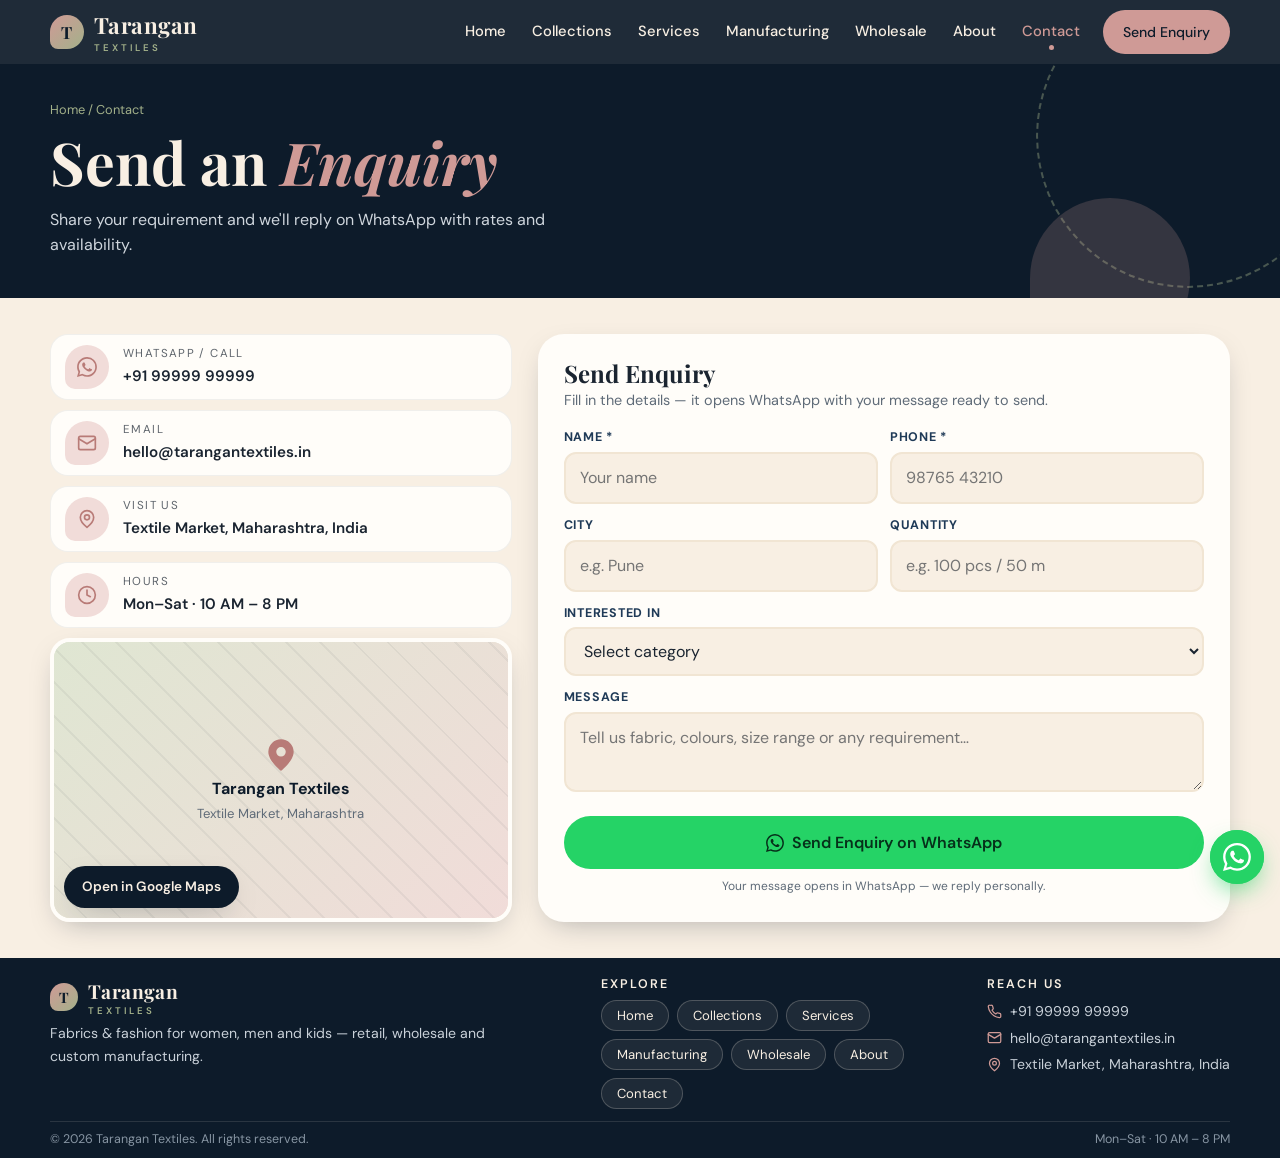
==== contact.html @ 18beb22b "Textile multipages website." ====
<!doctype html>
<html lang="en"><head>
<meta charset="utf-8"><meta name="viewport" content="width=device-width,initial-scale=1">
<title>Contact & Enquiry — Tarangan Textiles</title><meta name="description" content="Send an enquiry to Tarangan Textiles — it opens directly in WhatsApp.">
<meta name="theme-color" content="#0D1B2A">
<link rel="icon" href="data:image/svg+xml,%3Csvg xmlns='http://www.w3.org/2000/svg' viewBox='0 0 100 100'%3E%3Crect width='100' height='100' rx='30' fill='%230D1B2A'/%3E%3Ctext x='50' y='68' font-size='56' text-anchor='middle' fill='%23CF9A96' font-family='serif'%3ET%3C/text%3E%3C/svg%3E">
<link rel="preconnect" href="https://fonts.googleapis.com"><link rel="preconnect" href="https://fonts.gstatic.com" crossorigin>
<link href="https://fonts.googleapis.com/css2?family=DM+Sans:wght@400;500;600;700&family=Playfair+Display:ital,wght@0,600;0,700;1,600&display=swap" rel="stylesheet">
<link rel="stylesheet" href="css/style.css">
</head><body>
<header class="hdr"><div class="wrap">
<a class="logo" href="index.html" aria-label="Tarangan Textiles home"><i>T</i><span>Tarangan<small>Textiles</small></span></a>
<button class="burger" aria-label="Menu"><span></span></button>
<nav class="nav"><a href="index.html">Home</a><a href="collections.html">Collections</a><a href="services.html">Services</a><a href="manufacturing.html">Manufacturing</a><a href="wholesale.html">Wholesale</a><a href="about.html">About</a><a href="contact.html" class=on>Contact</a><a class="btn btn-rose" href="contact.html">Send Enquiry</a></nav>
</div></header>
<section class="banner"><div class="wrap"><div class="crumb"><a href="index.html">Home</a> / Contact</div><h1 class="rv">Send an <em>Enquiry</em></h1><p class="rv">Share your requirement and we'll reply on WhatsApp with rates and availability.</p></div></section>
<section class="sec tight"><div class="wrap cwrap">
<div class="info"><div class="ic-row rv"><i><svg viewBox="0 0 24 24" fill="currentColor"><path d="M20.5 3.5A11.8 11.8 0 0 0 12 0C5.4 0 .1 5.3.1 11.9c0 2.1.6 4.2 1.6 6L0 24l6.3-1.7a12 12 0 0 0 5.7 1.5c6.6 0 11.9-5.3 11.9-11.9 0-3.2-1.2-6.2-3.4-8.4zM12 21.8c-1.8 0-3.6-.5-5.100-1.400l-.4-.2-3.700 1 1-3.600-.2-.4a9.900 9.900 0 0 1-1.500-5.300c0-5.500 4.400-9.900 9.900-9.900 2.600 0 5.100 1 7 2.900a9.800 9.800 0 0 1 2.900 7c0 5.500-4.500 9.900-9.900 9.900zm5.400-7.400c-.3-.1-1.800-.9-2-1-.3-.1-.5-.1-.7.1l-.9 1.100c-.2.200-.3.200-.6.100-1.700-.8-2.800-1.500-3.900-3.400-.3-.5.300-.5.900-1.600.1-.2 0-.4 0-.5l-.9-2.100c-.2-.6-.5-.5-.7-.5h-.6c-.2 0-.5.1-.8.400-.3.300-1 1-1 2.400s1 2.800 1.200 3c.1.200 2 3.100 4.900 4.300 1.800.8 2.500.9 3.400.7.600-.1 1.800-.7 2-1.400.3-.7.3-1.300.2-1.400-.1-.2-.3-.2-.6-.4z"/></svg></i><div><small>WhatsApp / Call</small><b>+91 99999 99999</b></div></div><div class="ic-row rv"><i><svg viewBox="0 0 24 24" fill="none" stroke="currentColor" stroke-width="2" stroke-linecap="round" stroke-linejoin="round"><rect x="2" y="4" width="20" height="16" rx="2"/><path d="m22 7-10 6L2 7"/></svg></i><div><small>Email</small><b>hello@tarangantextiles.in</b></div></div><div class="ic-row rv"><i><svg viewBox="0 0 24 24" fill="none" stroke="currentColor" stroke-width="2" stroke-linecap="round" stroke-linejoin="round"><path d="M20 10c0 6-8 12-8 12S4 16 4 10a8 8 0 0 1 16 0z"/><circle cx="12" cy="10" r="3"/></svg></i><div><small>Visit us</small><b>Textile Market, Maharashtra, India</b></div></div><div class="ic-row rv"><i><svg viewBox="0 0 24 24" fill="none" stroke="currentColor" stroke-width="2" stroke-linecap="round" stroke-linejoin="round"><circle cx="12" cy="12" r="10"/><path d="M12 6v6l4 2"/></svg></i><div><small>Hours</small><b>Mon–Sat · 10 AM – 8 PM</b></div></div>
<div class="map rv"><div class="mfb"><svg viewBox="0 0 24 24" fill="currentColor"><path d="M12 2a8 8 0 0 0-8 8c0 6 8 12 8 12s8-6 8-12a8 8 0 0 0-8-8zm0 11a3 3 0 1 1 0-6 3 3 0 0 1 0 6z"/></svg><b>Tarangan Textiles</b><span>Textile Market, Maharashtra</span></div><iframe title="Tarangan Textiles location" src="https://www.google.com/maps?q=Textile+Market+Maharashtra+India&amp;output=embed" loading="lazy" referrerpolicy="no-referrer-when-downgrade"></iframe><a class="mbtn btn btn-navy btn-sm" href="https://www.google.com/maps/search/?api=1&amp;query=Textile+Market+Maharashtra+India" target="_blank" rel="noopener">Open in Google Maps</a></div></div>
<form class="form enq rv" novalidate><h3>Send Enquiry</h3><p>Fill in the details — it opens WhatsApp with your message ready to send.</p>
<div class="fg">
<div><label for="n">Name *</label><input id="n" name="name" required placeholder="Your name" autocomplete="name"></div>
<div><label for="p">Phone *</label><input id="p" name="phone" required placeholder="98765 43210" inputmode="tel" autocomplete="tel"></div>
<div><label for="c">City</label><input id="c" name="city" placeholder="e.g. Pune"></div>
<div><label for="q">Quantity</label><input id="q" name="qty" placeholder="e.g. 100 pcs / 50 m"></div>
<div class="full"><label for="pr">Interested in</label><select id="pr" name="product"><option value="">Select category</option><option>Women's Ethnic Wear</option><option>Bridal &amp; Designer</option><option>Men's Wear</option><option>Kids' Wear</option><option>Fabrics (by metre / bulk)</option><option>Custom Manufacturing</option><option>Wholesale / Bulk Order</option><option>Other</option></select></div>
<div class="full"><label for="m">Message</label><textarea id="m" name="msg" placeholder="Tell us fabric, colours, size range or any requirement…"></textarea></div>
</div>
<button class="btn btn-wa" type="submit"><svg viewBox="0 0 24 24" fill="currentColor"><path d="M20.5 3.5A11.8 11.8 0 0 0 12 0C5.4 0 .1 5.3.1 11.9c0 2.1.6 4.2 1.6 6L0 24l6.3-1.7a12 12 0 0 0 5.7 1.5c6.6 0 11.9-5.3 11.9-11.9 0-3.2-1.2-6.2-3.4-8.4zM12 21.8c-1.8 0-3.6-.5-5.100-1.400l-.4-.2-3.700 1 1-3.600-.2-.4a9.900 9.900 0 0 1-1.500-5.300c0-5.500 4.400-9.900 9.900-9.900 2.600 0 5.100 1 7 2.900a9.800 9.800 0 0 1 2.900 7c0 5.500-4.500 9.900-9.900 9.900zm5.400-7.400c-.3-.1-1.800-.9-2-1-.3-.1-.5-.1-.7.1l-.9 1.100c-.2.200-.3.200-.6.100-1.700-.8-2.800-1.500-3.900-3.400-.3-.5.300-.5.900-1.600.1-.2 0-.4 0-.5l-.9-2.100c-.2-.6-.5-.5-.7-.5h-.6c-.2 0-.5.1-.8.400-.3.300-1 1-1 2.400s1 2.800 1.200 3c.1.200 2 3.100 4.900 4.300 1.800.8 2.500.9 3.400.7.600-.1 1.800-.7 2-1.400.3-.7.3-1.300.2-1.400-.1-.2-.3-.2-.6-.4z"/></svg>Send Enquiry on WhatsApp</button>
<div class="note">Your message opens in WhatsApp — we reply personally.</div></form>
</div></section>

<footer class="ftr"><div class="wrap">
<div class="row">
<div><a class="logo" href="index.html"><i>T</i><span>Tarangan<small>Textiles</small></span></a><p>Fabrics &amp; fashion for women, men and kids — retail, wholesale and custom manufacturing.</p></div>
<div><h4>Explore</h4><div class="links"><a href="index.html">Home</a><a href="collections.html">Collections</a><a href="services.html">Services</a><a href="manufacturing.html">Manufacturing</a><a href="wholesale.html">Wholesale</a><a href="about.html">About</a><a href="contact.html">Contact</a></div></div>
<div><h4>Reach us</h4><ul class="ct"><li><svg viewBox="0 0 24 24" fill="none" stroke="currentColor" stroke-width="2" stroke-linecap="round" stroke-linejoin="round"><path d="M22 16.9v3a2 2 0 0 1-2.200 2 19.800 19.800 0 0 1-8.600-3.100 19.500 19.500 0 0 1-6-6A19.800 19.800 0 0 1 2.100 4.200 2 2 0 0 1 4.100 2h3a2 2 0 0 1 2 1.700c.1 1 .4 1.900.7 2.800a2 2 0 0 1-.5 2.100L8.100 9.900a16 16 0 0 0 6 6l1.300-1.300a2 2 0 0 1 2.100-.4c.9.3 1.800.6 2.800.7a2 2 0 0 1 1.700 2z"/></svg>+91 99999 99999</li><li><svg viewBox="0 0 24 24" fill="none" stroke="currentColor" stroke-width="2" stroke-linecap="round" stroke-linejoin="round"><rect x="2" y="4" width="20" height="16" rx="2"/><path d="m22 7-10 6L2 7"/></svg>hello@tarangantextiles.in</li><li><svg viewBox="0 0 24 24" fill="none" stroke="currentColor" stroke-width="2" stroke-linecap="round" stroke-linejoin="round"><path d="M20 10c0 6-8 12-8 12S4 16 4 10a8 8 0 0 1 16 0z"/><circle cx="12" cy="10" r="3"/></svg>Textile Market, Maharashtra, India</li></ul></div>
</div>
<div class="bar"><span>© 2026 Tarangan Textiles. All rights reserved.</span><span>Mon–Sat · 10 AM – 8 PM</span></div>
</div></footer>
<a class="fab" href="#" target="_blank" rel="noopener" aria-label="Chat on WhatsApp"><svg viewBox="0 0 24 24" fill="currentColor"><path d="M20.5 3.5A11.8 11.8 0 0 0 12 0C5.4 0 .1 5.3.1 11.9c0 2.1.6 4.2 1.6 6L0 24l6.3-1.7a12 12 0 0 0 5.7 1.5c6.6 0 11.9-5.3 11.9-11.9 0-3.2-1.2-6.2-3.4-8.4zM12 21.8c-1.8 0-3.6-.5-5.100-1.400l-.4-.2-3.700 1 1-3.600-.2-.4a9.900 9.900 0 0 1-1.500-5.300c0-5.500 4.400-9.900 9.900-9.900 2.600 0 5.100 1 7 2.900a9.800 9.800 0 0 1 2.900 7c0 5.500-4.500 9.900-9.900 9.900zm5.400-7.400c-.3-.1-1.800-.9-2-1-.3-.1-.5-.1-.7.1l-.9 1.100c-.2.200-.3.200-.6.100-1.700-.8-2.800-1.500-3.900-3.400-.3-.5.300-.5.900-1.600.1-.2 0-.4 0-.5l-.9-2.100c-.2-.6-.5-.5-.7-.5h-.6c-.2 0-.5.1-.8.400-.3.300-1 1-1 2.400s1 2.800 1.200 3c.1.200 2 3.100 4.900 4.300 1.800.8 2.500.9 3.400.7.600-.1 1.800-.7 2-1.400.3-.7.3-1.300.2-1.400-.1-.2-.3-.2-.6-.4z"/></svg></a>
<div class="toast" role="status"></div>
<script src="js/main.js"></script>
</body></html>
---- css/style.css ----
/* ===== Sutra Textiles — theme: Midnight Navy · Sage Green · Dusty Rose · Soft Cream ===== */
:root{
  --navy:#0D1B2A; --navy-2:#162a40; --navy-3:#1f3a57;
  --sage:#A3B18A; --sage-d:#7f9066; --sage-l:#dfe6d2;
  --rose:#CF9A96; --rose-d:#b87b77; --rose-l:#f1dcd9;
  --cream:#F8EFE3; --cream-2:#f1e5d3; --white:#fffdf9;
  --ink:#1a2430; --muted:#5f6b78;
  --r:20px; --shadow:0 10px 30px -12px rgba(13,27,42,.35);
  --head:'Playfair Display',Georgia,serif; --body:'DM Sans',system-ui,sans-serif;
  --hh:64px;
}
*{box-sizing:border-box;margin:0;padding:0}
html{scroll-behavior:smooth;scroll-padding-top:var(--hh)}
body{font-family:var(--body);color:var(--ink);background:var(--cream);line-height:1.6;font-size:16px;overflow-x:hidden}
img{max-width:100%;display:block}
a{color:inherit;text-decoration:none}
ul{list-style:none}
.wrap{width:min(1180px,100% - 32px);margin-inline:auto}
h1,h2,h3{font-family:var(--head);line-height:1.15;font-weight:700}
h1{font-size:clamp(2.2rem,5vw,3.7rem)}
h2{font-size:clamp(1.6rem,3.2vw,2.4rem)}
h3{font-size:1.2rem}
em{font-style:italic;color:var(--rose)}
.sec{padding:52px 0}
.sec.tight{padding:36px 0}
.sec.navy{background:var(--navy);color:var(--cream)}
.sec.sage{background:var(--sage-l)}
.head{max-width:640px;margin-bottom:28px}
.head.center{margin-inline:auto;text-align:center}
.eyebrow{display:inline-flex;align-items:center;gap:8px;font-size:.72rem;letter-spacing:.18em;text-transform:uppercase;font-weight:700;color:var(--rose-d);margin-bottom:8px}
.eyebrow::before{content:"";width:22px;height:2px;background:currentColor;border-radius:2px}
.navy .eyebrow{color:var(--rose)}
.head p{color:var(--muted);margin-top:8px}
.navy .head p{color:#c9d1d9}

/* ===== Buttons ===== */
.btn{display:inline-flex;align-items:center;gap:8px;padding:12px 24px;border-radius:999px;font-weight:600;font-size:.95rem;border:2px solid transparent;cursor:pointer;transition:.3s;font-family:inherit;position:relative;overflow:hidden}
.btn svg{width:18px;height:18px;flex:none}
.btn-rose{background:var(--rose);color:var(--navy)}
.btn-rose:hover{background:var(--cream);transform:translateY(-3px);box-shadow:0 10px 22px -8px rgba(207,154,150,.7)}
.btn-wa{background:#25D366;color:#06301a}
.btn-wa:hover{transform:translateY(-3px);box-shadow:0 10px 22px -8px rgba(37,211,102,.7)}
.btn-ghost{border-color:currentColor;color:inherit;background:transparent}
.btn-ghost:hover{background:var(--cream);color:var(--navy);border-color:var(--cream)}
.btn-navy{background:var(--navy);color:var(--cream)}
.btn-navy:hover{background:var(--navy-3);transform:translateY(-3px)}
.btn-sm{padding:8px 16px;font-size:.85rem}

/* ===== Header (sticky) ===== */
.hdr{position:sticky;top:0;z-index:50;height:var(--hh);background:rgba(13,27,42,.92);backdrop-filter:blur(12px);-webkit-backdrop-filter:blur(12px);color:var(--cream);transition:box-shadow .3s,height .3s}
.hdr.scrolled{box-shadow:0 8px 24px -10px rgba(0,0,0,.5);--hh:58px;height:58px}
.hdr .wrap{height:100%;display:flex;align-items:center;justify-content:space-between;gap:16px}
.logo{display:flex;align-items:center;gap:10px;font-family:var(--head);font-size:1.4rem;font-weight:700;letter-spacing:.02em}
.logo i{width:34px;height:34px;border-radius:50% 50% 50% 8px;background:linear-gradient(135deg,var(--rose),var(--sage));display:grid;place-items:center;color:var(--navy);font-style:normal;font-size:1.05rem;transition:.4s}
.logo:hover i{transform:rotate(-12deg) scale(1.08)}
.logo small{font-family:var(--body);font-size:.6rem;letter-spacing:.3em;text-transform:uppercase;color:var(--sage);display:block;margin-top:-4px;font-weight:600}
.nav{display:flex;align-items:center;gap:4px}
.nav a{padding:8px 14px;border-radius:999px;font-size:.92rem;font-weight:500;position:relative;transition:.25s}
.nav a:hover{background:rgba(248,239,227,.1)}
.nav a.on{color:var(--rose)}
.nav a.on::after{content:"";position:absolute;left:50%;bottom:2px;width:5px;height:5px;margin-left:-2.5px;border-radius:50%;background:var(--rose)}
.nav .btn{margin-left:8px;padding:9px 18px;font-size:.88rem}
.burger{display:none;width:42px;height:42px;border-radius:12px;background:rgba(248,239,227,.1);border:0;cursor:pointer;position:relative;color:var(--cream)}
.burger span,.burger span::before,.burger span::after{position:absolute;left:11px;width:20px;height:2px;background:currentColor;border-radius:2px;transition:.3s;content:""}
.burger span{top:20px}.burger span::before{left:0;top:-6px}.burger span::after{left:0;top:6px}
.burger.open span{background:transparent}.burger.open span::before{top:0;transform:rotate(45deg)}.burger.open span::after{top:0;transform:rotate(-45deg)}

/* ===== Hero ===== */
.hero{background:var(--navy);color:var(--cream);position:relative;overflow:hidden;padding:36px 0 48px}
.hero::before,.hero::after{content:"";position:absolute;border-radius:50%;filter:blur(70px);opacity:.35;animation:drift 12s ease-in-out infinite alternate}
.hero::before{width:360px;height:360px;background:var(--sage);top:-120px;left:-100px}
.hero::after{width:320px;height:320px;background:var(--rose);bottom:-120px;right:20%;animation-delay:-5s}
@keyframes drift{to{transform:translate(50px,30px) scale(1.15)}}
.hero .wrap{display:grid;grid-template-columns:1.05fr .95fr;gap:32px;align-items:center;position:relative;z-index:1}
.hero p.lead{color:#cfd6dd;font-size:1.08rem;margin:14px 0 22px;max-width:520px}
.hero .cta{display:flex;flex-wrap:wrap;gap:12px}
.chips{display:flex;flex-wrap:wrap;gap:8px;margin-top:22px}
.chips span{padding:6px 14px;border:1px solid rgba(248,239,227,.25);border-radius:999px;font-size:.8rem;color:var(--sage);display:flex;align-items:center;gap:6px}
.chips span::before{content:"✦";color:var(--rose);font-size:.7rem}
.art{position:relative;height:460px;max-width:470px;margin-left:auto;width:100%}
.art .a{position:absolute;overflow:hidden;box-shadow:var(--shadow);background:var(--navy-2)}
.art .a img{width:100%;height:100%;object-fit:cover;transition:transform .8s}
.art .a:hover img{transform:scale(1.07)}
.art .a1{right:0;top:0;width:68%;height:100%;border-radius:999px 999px 24px 24px;animation:floaty 7s ease-in-out infinite}
.art .a2{left:0;bottom:26px;width:42%;height:48%;border-radius:999px 999px 20px 20px;border:5px solid var(--navy);animation:floaty 6s ease-in-out -2s infinite}
.art .a3{left:6%;top:6%;width:34%;aspect-ratio:1;border-radius:50% 50% 50% 8px;border:5px solid var(--navy);animation:floaty 8s ease-in-out -4s infinite}
@keyframes floaty{50%{transform:translateY(-12px)}}
.spin{position:absolute;right:-6px;bottom:6px;width:104px;height:104px;border-radius:50%;background:var(--rose);display:grid;place-items:center;color:var(--navy);z-index:3;box-shadow:var(--shadow)}
.spin svg.t{position:absolute;inset:0;animation:rot 16s linear infinite}
.spin svg.t text{font-size:10.5px;font-weight:700;letter-spacing:2.4px;fill:var(--navy);text-transform:uppercase}
.spin b{font-family:var(--head);font-size:1.5rem}
@keyframes rot{to{transform:rotate(360deg)}}

/* ===== Page banner (inner pages) ===== */
.banner{background:var(--navy);color:var(--cream);position:relative;overflow:hidden;padding:36px 0 40px}
.banner::before{content:"";position:absolute;right:-60px;top:-80px;width:300px;height:300px;border-radius:50%;border:2px dashed rgba(163,177,138,.4);animation:rot 40s linear infinite}
.banner::after{content:"";position:absolute;right:90px;bottom:-60px;width:160px;height:160px;border-radius:50% 50% 50% 12px;background:var(--rose);opacity:.2;animation:floaty 7s ease-in-out infinite}
.banner .wrap{position:relative;z-index:1}
.crumb{font-size:.8rem;color:var(--sage);margin-bottom:8px}
.crumb a:hover{color:var(--rose)}
.banner p{color:#cfd6dd;max-width:560px;margin-top:10px}

/* ===== Marquee ===== */
.marq{background:var(--sage);color:var(--navy);overflow:hidden;white-space:nowrap;padding:12px 0;font-family:var(--head);font-size:1.15rem;font-weight:600}
.marq div{display:inline-flex;gap:34px;animation:marq 28s linear infinite;padding-right:34px}
.marq span::after{content:"✦";margin-left:34px;color:var(--navy-3);font-size:.8rem}
.marq:hover div{animation-play-state:paused}
@keyframes marq{to{transform:translateX(-50%)}}

/* ===== Cards: collection (arch) ===== */
.grid{display:grid;gap:22px}
.g3{grid-template-columns:repeat(3,1fr)}
.g4{grid-template-columns:repeat(4,1fr)}
.g2{grid-template-columns:repeat(2,1fr)}
.pc{position:relative;background:var(--white);border-radius:var(--r);padding:10px 10px 16px;box-shadow:0 4px 18px -8px rgba(13,27,42,.25);transition:transform .45s cubic-bezier(.2,.8,.2,1),box-shadow .45s;transform-style:preserve-3d;display:flex;flex-direction:column}
.pc::before{content:"";position:absolute;inset:-2px;border-radius:calc(var(--r) + 2px);background:conic-gradient(from var(--ang,0deg),var(--rose),var(--sage),var(--navy-3),var(--rose));z-index:-1;opacity:0;transition:opacity .4s}
.pc:hover{transform:translateY(-10px);box-shadow:0 24px 40px -18px rgba(13,27,42,.5)}
.pc:hover::before{opacity:1;animation:ang 3s linear infinite}
@property --ang{syntax:'<angle>';inherits:false;initial-value:0deg}
@keyframes ang{to{--ang:360deg}}
.pc .ph{position:relative;aspect-ratio:4/5;overflow:hidden;border-radius:999px 999px 14px 14px;background:var(--cream-2)}
.pc .ph img{width:100%;height:100%;object-fit:cover;transition:transform .9s cubic-bezier(.2,.8,.2,1)}
.pc:hover .ph img{transform:scale(1.12) rotate(1.2deg)}
.pc .ph::after{content:"";position:absolute;inset:0;background:linear-gradient(to top,rgba(13,27,42,.75),transparent 55%);opacity:0;transition:.4s}
.pc:hover .ph::after{opacity:1}
.pc .tag{position:absolute;top:10px;left:50%;transform:translateX(-50%);white-space:nowrap;z-index:2;background:var(--rose);color:var(--navy);font-size:.68rem;font-weight:700;padding:4px 11px;border-radius:999px;letter-spacing:.05em;text-transform:uppercase}
.pc .go{position:absolute;left:50%;bottom:14px;z-index:2;transform:translate(-50%,24px);opacity:0;transition:.4s}
.pc:hover .go{transform:translate(-50%,0);opacity:1}
.pc .tx{padding:14px 8px 0;flex:1;display:flex;flex-direction:column}
.pc h3{margin-bottom:4px}
.pc p{font-size:.9rem;color:var(--muted);flex:1}
.pc .meta{display:flex;justify-content:space-between;align-items:center;margin-top:10px;font-size:.78rem;font-weight:700;color:var(--sage-d);text-transform:uppercase;letter-spacing:.08em}
.pc .meta a{color:var(--rose-d);display:flex;align-items:center;gap:4px;transition:.3s}
.pc .meta a:hover{gap:9px}
.pc .meta svg{width:14px;height:14px}
.pc.hide{display:none}
.pc.pop{animation:pop .5s both}
@keyframes pop{from{opacity:0;transform:scale(.92)}}

/* filter */
.filters{display:flex;flex-wrap:wrap;gap:8px;margin-bottom:24px}
.filters button{padding:9px 20px;border-radius:999px;border:2px solid var(--navy);background:transparent;color:var(--navy);font:600 .9rem var(--body);cursor:pointer;transition:.3s}
.filters button:hover{background:var(--rose-l)}
.filters button.on{background:var(--navy);color:var(--cream)}

/* ===== Feature cards ===== */
.fc{color:var(--ink);background:var(--white);border-radius:var(--r);padding:22px;position:relative;overflow:hidden;transition:.4s;border:1px solid rgba(13,27,42,.06);z-index:0}
.fc::before{content:"";position:absolute;inset:0;background:linear-gradient(135deg,var(--navy),var(--navy-3));transform:translateY(101%);transition:transform .5s cubic-bezier(.2,.8,.2,1);z-index:-1}
.fc:hover::before{transform:none}
.fc:hover{color:var(--cream);transform:translateY(-6px);box-shadow:var(--shadow)}
.fc:hover p{color:#cfd6dd}
.fc .ic{width:50px;height:50px;border-radius:50% 50% 50% 10px;background:var(--rose-l);color:var(--rose-d);display:grid;place-items:center;margin-bottom:12px;transition:.5s}
.fc:hover .ic{background:var(--rose);color:var(--navy);transform:rotate(360deg)}
.fc .ic svg{width:24px;height:24px}
.fc h3{margin-bottom:4px;font-size:1.1rem}
.fc p{font-size:.9rem;color:var(--muted);transition:.4s}

/* ===== Split blocks ===== */
.split{display:grid;grid-template-columns:1fr 1fr;gap:36px;align-items:center}
.split.rev>:first-child{order:2}
.shape{position:relative}
.shape .big{border-radius:999px 999px 28px 28px;overflow:hidden;aspect-ratio:4/5;max-width:420px;margin-inline:auto;box-shadow:var(--shadow)}
.shape .big img{width:100%;height:100%;object-fit:cover}
.shape .sm{position:absolute;width:38%;aspect-ratio:1;border-radius:50%;overflow:hidden;border:6px solid var(--cream);right:2%;bottom:-14px;box-shadow:var(--shadow);animation:floaty 6s ease-in-out infinite}
.sec.navy .shape .sm{border-color:var(--navy)}.sec.sage .shape .sm{border-color:var(--sage-l)}
.shape .sm img{width:100%;height:100%;object-fit:cover}
.ticks{display:grid;gap:10px;margin:14px 0 20px}
.ticks li{display:flex;gap:10px;align-items:flex-start;font-size:.97rem}
.ticks li::before{content:"✓";flex:none;width:22px;height:22px;border-radius:50%;background:var(--sage);color:var(--navy);font-size:.75rem;font-weight:700;display:grid;place-items:center;margin-top:2px}
.navy .ticks li::before{background:var(--rose)}

/* ===== Stats ===== */
.stats{display:grid;grid-template-columns:repeat(4,1fr);gap:14px}
.stat{text-align:center;padding:18px 10px;border-radius:var(--r);background:rgba(248,239,227,.06);border:1px solid rgba(248,239,227,.14);transition:.4s}
.stat:hover{background:var(--rose);color:var(--navy);transform:translateY(-5px)}
.stat b{display:block;font:700 2.2rem var(--head);color:var(--rose);transition:.3s}
.stat:hover b{color:var(--navy)}
.stat span{font-size:.85rem;color:#c9d1d9}.stat:hover span{color:var(--navy)}

/* ===== Process (manufacturing) ===== */
.steps{display:grid;grid-template-columns:repeat(3,1fr);gap:22px;counter-reset:s}
.step{position:relative;background:var(--white);border-radius:var(--r);overflow:hidden;box-shadow:0 4px 18px -8px rgba(13,27,42,.25);transition:.45s;counter-increment:s}
.step:hover{transform:translateY(-8px) rotate(-.6deg);box-shadow:0 22px 36px -16px rgba(13,27,42,.5)}
.step .im{height:190px;overflow:hidden;position:relative;clip-path:ellipse(100% 92% at 50% 8%)}
.step .im img{width:100%;height:100%;object-fit:cover;transition:transform .8s}
.step:hover .im img{transform:scale(1.1)}
.step .no{position:absolute;right:14px;top:150px;width:46px;height:46px;border-radius:50%;background:var(--navy);color:var(--rose);display:grid;place-items:center;font:700 1.1rem var(--head);border:3px solid var(--white);z-index:2}
.step .no::before{content:"0" counter(s)}
.step .tx{padding:14px 18px 20px}
.step h3{margin-bottom:4px}
.step p{font-size:.9rem;color:var(--muted)}

/* ===== Tier cards (flip-ish) ===== */
.tier{background:var(--navy);color:var(--cream);border-radius:var(--r);padding:26px 22px;position:relative;overflow:hidden;transition:.45s}
.tier::after{content:"";position:absolute;right:-40px;top:-40px;width:130px;height:130px;border-radius:50%;background:var(--rose);opacity:.18;transition:.6s}
.tier:hover::after{transform:scale(3.4);opacity:.14}
.tier:hover{transform:translateY(-8px);box-shadow:0 24px 40px -18px rgba(13,27,42,.6)}
.tier.alt{background:var(--sage);color:var(--navy)}
.tier.alt::after{background:var(--navy)}
.tier h3{font-size:1.3rem;margin:6px 0 8px}
.tier .k{font-size:.72rem;letter-spacing:.16em;text-transform:uppercase;font-weight:700;color:var(--rose)}
.tier.alt .k{color:var(--navy-3)}
.tier ul{margin:12px 0 18px;display:grid;gap:7px;font-size:.92rem;position:relative;z-index:1}
.tier li::before{content:"→ ";color:var(--rose)}.tier.alt li::before{color:var(--navy-3)}
.tier .btn{position:relative;z-index:1}

/* FAQ */
.faq{display:grid;gap:10px;max-width:820px;margin-inline:auto}
.faq details{background:var(--white);border-radius:16px;padding:0 20px;border:1px solid rgba(13,27,42,.08);transition:.3s}
.faq details[open]{box-shadow:var(--shadow);border-color:var(--rose)}
.faq summary{cursor:pointer;padding:14px 0;font-weight:600;list-style:none;display:flex;justify-content:space-between;gap:12px}
.faq summary::-webkit-details-marker{display:none}
.faq summary::after{content:"+";font-size:1.4rem;line-height:1;color:var(--rose-d);transition:.3s}
.faq details[open] summary::after{transform:rotate(45deg)}
.faq p{padding-bottom:14px;color:var(--muted);font-size:.93rem}

/* Photo strip */
.strip{display:grid;grid-template-columns:1.2fr 1fr 1fr 1.2fr;gap:14px;height:240px}
.strip div{overflow:hidden;position:relative;border-radius:var(--r);transition:flex .4s}
.strip div:nth-child(odd){border-radius:999px 999px var(--r) var(--r)}
.strip img{width:100%;height:100%;object-fit:cover;transition:transform .8s}
.strip div:hover img{transform:scale(1.1)}
.strip span{position:absolute;left:0;right:0;bottom:0;padding:22px 12px 10px;background:linear-gradient(transparent,rgba(13,27,42,.85));color:var(--cream);font-size:.85rem;font-weight:600;text-align:center;opacity:0;transform:translateY(10px);transition:.4s}
.strip div:hover span{opacity:1;transform:none}

/* CTA band */
.cta-band{background:linear-gradient(120deg,var(--navy),var(--navy-3));color:var(--cream);border-radius:28px;padding:30px 34px;display:flex;align-items:center;justify-content:space-between;gap:20px;flex-wrap:wrap;position:relative;overflow:hidden}
.cta-band::before{content:"";position:absolute;left:-40px;bottom:-60px;width:180px;height:180px;border-radius:50%;background:var(--rose);opacity:.25;animation:floaty 7s ease-in-out infinite}
.cta-band>*{position:relative}
.cta-band h2{font-size:clamp(1.4rem,3vw,2rem)}
.cta-band p{color:#cfd6dd}

/* ===== Contact / form ===== */
.cwrap{display:grid;grid-template-columns:.8fr 1.2fr;gap:26px;align-items:start}
.info{display:grid;gap:12px}
.ic-row{display:flex;gap:14px;align-items:center;background:var(--white);padding:14px 16px;border-radius:18px;transition:.35s;border:1px solid rgba(13,27,42,.06)}
.ic-row:hover{transform:translateX(8px);background:var(--navy);color:var(--cream)}
.ic-row i{flex:none;width:44px;height:44px;border-radius:50% 50% 50% 10px;background:var(--rose-l);color:var(--rose-d);display:grid;place-items:center;transition:.35s}
.ic-row:hover i{background:var(--rose);color:var(--navy)}
.ic-row svg{width:20px;height:20px}
.ic-row small{display:block;font-size:.72rem;text-transform:uppercase;letter-spacing:.12em;opacity:.7}
.ic-row b{font-weight:600;font-size:.95rem}
.form{background:var(--white);border-radius:26px;padding:26px;box-shadow:var(--shadow);position:relative}
.form h3{font-size:1.5rem;margin-bottom:2px}
.form>p{color:var(--muted);font-size:.9rem;margin-bottom:16px}
.fg{display:grid;grid-template-columns:1fr 1fr;gap:12px}
.fg .full{grid-column:1/-1}
.form label{display:block;font-size:.78rem;font-weight:700;letter-spacing:.06em;text-transform:uppercase;color:var(--navy-3);margin-bottom:4px}
.form input,.form select,.form textarea{width:100%;padding:11px 14px;border-radius:12px;border:2px solid var(--cream-2);background:var(--cream);font:inherit;color:var(--ink);transition:.25s}
.form input:focus,.form select:focus,.form textarea:focus{outline:0;border-color:var(--rose);background:#fff;box-shadow:0 0 0 4px rgba(207,154,150,.2)}
.form textarea{resize:vertical;min-height:80px}
.form .btn{width:100%;justify-content:center;margin-top:14px;padding:14px;font-size:1rem}
.form .note{font-size:.75rem;color:var(--muted);text-align:center;margin-top:8px}
.err{border-color:#d9534f!important}

/* ===== Footer (compact) ===== */
.ftr{background:var(--navy);color:#c9d1d9;padding:26px 0 0;font-size:.88rem}
.ftr .row{display:grid;grid-template-columns:1.3fr 1fr 1.2fr;gap:24px;align-items:start}
.ftr .logo{color:var(--cream);font-size:1.2rem;margin-bottom:6px}
.ftr .logo i{width:28px;height:28px;font-size:.9rem}
.ftr h4{color:var(--cream);font:600 .78rem var(--body);letter-spacing:.16em;text-transform:uppercase;margin-bottom:8px}
.ftr .links{display:grid;grid-template-columns:1fr 1fr;gap:4px 12px}
.ftr a{transition:.25s}.ftr a:hover{color:var(--rose);padding-left:3px}
.ftr .ct li{display:flex;gap:8px;align-items:center;margin-bottom:4px}
.ftr .ct svg{width:15px;height:15px;color:var(--rose);flex:none}
.ftr .bar{border-top:1px solid rgba(248,239,227,.12);margin-top:18px;padding:10px 0;display:flex;justify-content:space-between;gap:10px;flex-wrap:wrap;font-size:.78rem;color:#8795a3}

/* floating WhatsApp */
.fab{position:fixed;right:16px;bottom:16px;z-index:60;width:54px;height:54px;border-radius:50%;background:#25D366;color:#fff;display:grid;place-items:center;box-shadow:0 10px 24px -6px rgba(37,211,102,.7);transition:.3s}
.fab::before{content:"";position:absolute;inset:0;border-radius:50%;background:#25D366;animation:ping 2.2s ease-out infinite;z-index:-1}
.fab:hover{transform:scale(1.1) rotate(-8deg)}
.fab svg{width:28px;height:28px}
@keyframes ping{to{transform:scale(1.7);opacity:0}}

/* scroll reveal */
.rv{opacity:0;transform:translateY(28px);transition:opacity .8s ease,transform .8s cubic-bezier(.2,.8,.2,1);transition-delay:var(--d,0s)}
.rv.in{opacity:1;transform:none}
.toast{position:fixed;left:50%;bottom:24px;transform:translate(-50%,40px);background:var(--navy);color:var(--cream);padding:10px 20px;border-radius:999px;opacity:0;pointer-events:none;transition:.4s;z-index:90;font-size:.9rem}
.toast.show{opacity:1;transform:translate(-50%,0)}

/* ===== Responsive ===== */
@media(max-width:980px){
  .g4{grid-template-columns:repeat(2,1fr)}
  .g3{grid-template-columns:repeat(2,1fr)}
  .steps{grid-template-columns:repeat(2,1fr)}
  .hero .wrap,.split,.cwrap{grid-template-columns:1fr}
  .split.rev>:first-child{order:0}
  .art{margin:8px auto 0;height:400px}
  .stats{grid-template-columns:repeat(2,1fr)}
  .ftr .row{grid-template-columns:1fr 1fr}.ftr .row>:first-child{grid-column:1/-1}
}
@media(max-width:820px){
  .burger{display:block}
  .nav{position:absolute;top:100%;left:0;right:0;background:var(--navy);flex-direction:column;align-items:stretch;padding:10px 16px 16px;gap:2px;max-height:0;overflow:hidden;opacity:0;transition:.35s;padding-block:0;box-shadow:0 20px 30px -10px rgba(0,0,0,.5)}
  .nav.open{max-height:480px;opacity:1;padding-block:10px 16px}
  .nav a{padding:12px 14px}.nav a.on::after{display:none}
  .nav .btn{margin:8px 0 0;justify-content:center}
}
@media(max-width:600px){
  .sec{padding:38px 0}
  .g3,.g4,.g2,.steps{grid-template-columns:1fr 1fr;gap:12px}
  .pc{padding:7px 7px 12px}.pc .tx{padding:10px 4px 0}.pc h3{font-size:1rem}.pc p{font-size:.8rem}
  .pc .go{display:none}.pc .meta{font-size:.68rem}
  .steps{grid-template-columns:1fr}
  .g3.keep1,.g2.keep1{grid-template-columns:1fr}
  .strip{grid-template-columns:1fr 1fr;height:auto}.strip div{height:170px}
  .fg{grid-template-columns:1fr}
  .art{height:340px}.spin{width:84px;height:84px}
  .cta-band{padding:24px 20px}
  .ftr .row{grid-template-columns:1fr}
  .fab{right:12px;bottom:12px}
}
@media(hover:none){.pc .go{display:none}}
@media(prefers-reduced-motion:reduce){*{animation:none!important;transition:none!important}.rv{opacity:1;transform:none}}

/* ===== v2 tweaks ===== */
.pc .go{display:none!important}
.bgimg{position:relative;background:var(--navy) var(--bg) center/cover fixed;isolation:isolate}
.bgimg::before{content:"";position:absolute;inset:0;background:linear-gradient(180deg,rgba(13,27,42,.9),rgba(13,27,42,.78));z-index:-1}
.halfbg{position:relative;overflow:hidden;isolation:isolate;padding:64px 0}
.halfbg::after{content:"";position:absolute;top:0;right:0;bottom:0;width:52%;background:var(--bg) center/cover;z-index:-1;-webkit-mask-image:linear-gradient(to right,transparent,#000 45%);mask-image:linear-gradient(to right,transparent,#000 45%)}
.halftx{max-width:540px}
.ftr .row{grid-template-columns:auto auto auto;justify-content:space-between;gap:20px 40px}
.ftr .row>:first-child{max-width:300px}
.cwrap{align-items:stretch}
.info{display:flex;flex-direction:column;gap:12px}
.info .map{flex:1;min-height:230px;border-radius:20px;overflow:hidden;box-shadow:var(--shadow);border:4px solid var(--white);background:var(--cream-2)}
.map iframe{width:100%;height:100%;min-height:230px;border:0;display:block;filter:saturate(.85)}
.form{display:flex;flex-direction:column}
.form .fg{flex:1;align-content:start}
.form .btn{margin-top:16px}
@media(max-width:980px){
  .ftr .row{grid-template-columns:1fr 1fr}.ftr .row>:first-child{grid-column:1/-1;max-width:none}
  .halfbg::after{width:100%;opacity:.28;-webkit-mask-image:none;mask-image:none}
  .halftx{max-width:none}
  .bgimg{background-attachment:scroll}
}
@media(max-width:600px){.ftr .row{grid-template-columns:1fr 1fr;gap:14px 20px}.info .map{min-height:220px}.halfbg{padding:44px 0}}
@media(max-width:600px){.ftr .row>:nth-child(3){grid-column:1/-1}.ftr .row>*{min-width:0}.ftr .ct li{word-break:break-word}}
@media(min-width:981px){.ftr .row{justify-content:start;gap:20px 80px}.ftr .row>:first-child{max-width:280px}}
.sec.navy.bgimg{background:var(--navy) var(--bg) center/cover fixed}
@media(max-width:980px){.sec.navy.bgimg{background-attachment:scroll}}
.bgimg::before{background:linear-gradient(180deg,rgba(13,27,42,.78),rgba(13,27,42,.6))}
/* ===== v3: compact footer + robust map ===== */
.ftr{padding-top:18px}
.ftr .wrap{width:min(1000px,100% - 32px)}
.ftr .row,.ftr .row{display:flex!important;flex-wrap:wrap;justify-content:center;align-items:flex-start;gap:14px 56px}
.ftr .row>:first-child{max-width:250px;grid-column:auto}
.ftr .row>:nth-child(3){grid-column:auto}
.ftr .bar{margin-top:12px;padding:8px 0;justify-content:center;gap:6px 24px}
.ftr .logo{margin-bottom:4px}
.info{gap:10px}
.ic-row{padding:10px 14px}
.info .map{position:relative;flex:1;min-height:170px;background:linear-gradient(135deg,var(--sage-l),var(--cream-2));display:grid;place-items:center}
.map .mfb{position:absolute;inset:0;display:flex;flex-direction:column;align-items:center;justify-content:center;gap:2px;color:var(--navy);background:repeating-linear-gradient(45deg,transparent 0 22px,rgba(13,27,42,.05) 22px 24px),linear-gradient(135deg,var(--sage-l),var(--rose-l))}
.map .mfb svg{width:38px;height:38px;color:var(--rose-d)}
.map .mfb span{font-size:.82rem;color:var(--muted)}
.map iframe{position:absolute;inset:0;width:100%;height:100%;min-height:0;border:0;z-index:1}
.map .mbtn{position:absolute;z-index:2;left:10px;bottom:10px;box-shadow:var(--shadow)}
@media(max-width:600px){.ftr .row{flex-direction:column;align-items:flex-start;gap:12px}.ftr .row>:first-child{max-width:none}.info .map{min-height:200px}}
.nav a{padding:8px 11px}@media(min-width:821px) and (max-width:1020px){.nav a{padding:8px 8px;font-size:.85rem}.nav .btn{padding:8px 14px}}
.ftr .links{grid-template-columns:repeat(3,auto)}
/* ===== v4: footer fills full width evenly, no side gaps ===== */
.ftr .wrap{width:min(1180px,100% - 32px)}
.ftr .row{display:grid!important;grid-template-columns:1.15fr 1.1fr 1fr;gap:16px 32px;justify-content:stretch}
.ftr .row>:first-child{max-width:none}
.ftr .links{grid-template-columns:repeat(3,1fr)}
.ftr .bar{justify-content:space-between}
@media(max-width:820px){.ftr .row{grid-template-columns:1fr 1fr}.ftr .row>:first-child{grid-column:1/-1}.ftr .links{grid-template-columns:repeat(2,1fr)}}
@media(max-width:600px){.ftr .row{grid-template-columns:1fr 1fr;gap:12px 16px}.ftr .row>:nth-child(3){grid-column:1/-1}.ftr .links{grid-template-columns:1fr 1fr}.ftr .bar{justify-content:center;text-align:center}}
@media(min-width:821px){.ftr .row{grid-template-columns:1.3fr auto auto;justify-content:space-between}.ftr .row>:first-child{max-width:340px}}
@media(min-width:821px){.ftr .row{grid-template-columns:1fr auto auto;justify-content:stretch;gap:16px 56px}.ftr .row>:first-child{max-width:none;padding-right:20px}.ftr .row>:first-child p{max-width:460px}}

/* ===== v5: light hover on image cards + pill footer links ===== */
.pc:hover{box-shadow:0 22px 36px -18px rgba(207,154,150,.55)}
.pc::before{background:conic-gradient(from var(--ang,0deg),var(--rose),var(--sage),var(--rose-l),var(--rose))}
.pc .ph::after{background:linear-gradient(to top,rgba(248,239,227,.92),rgba(241,220,217,.35) 45%,transparent 70%)}
.step:hover{box-shadow:0 22px 36px -16px rgba(163,177,138,.6)}
.step .no{background:var(--rose-l);color:var(--rose-d)}
.strip span{background:linear-gradient(transparent,rgba(248,239,227,.95) 60%);color:var(--navy)}

.ftr .links{display:flex;flex-wrap:wrap;gap:8px}
.ftr .links a{display:inline-block;padding:6px 15px;border-radius:999px;border:1px solid rgba(248,239,227,.22);background:rgba(248,239,227,.07);color:var(--cream);font-size:.82rem;line-height:1.3;transition:background .25s,color .25s,border-color .25s,transform .25s}
.ftr .links a:hover{background:var(--rose);border-color:var(--rose);color:var(--navy);padding-left:15px;transform:translateY(-2px)}
.pc::before{display:none}
.pc:hover{box-shadow:0 0 0 2px var(--rose-l),0 22px 36px -18px rgba(207,154,150,.6)}
.ftr .links{max-width:330px}
@media(max-width:820px){.ftr .links{max-width:none}}

/* ===== v6: restore original animated card background (light colours), no overlay on photos ===== */
.pc::before{display:block;background:conic-gradient(from var(--ang,0deg),var(--rose-l),var(--sage-l),var(--cream-2),var(--rose),var(--rose-l))}
.pc:hover{box-shadow:0 24px 40px -18px rgba(207,154,150,.55)}
.pc .ph::after{display:none}
.strip span{left:50%;right:auto;bottom:12px;width:max-content;max-width:90%;padding:5px 14px;border-radius:999px;background:var(--rose-l);color:var(--navy);transform:translate(-50%,10px)}
.strip div:hover span{transform:translate(-50%,0)}
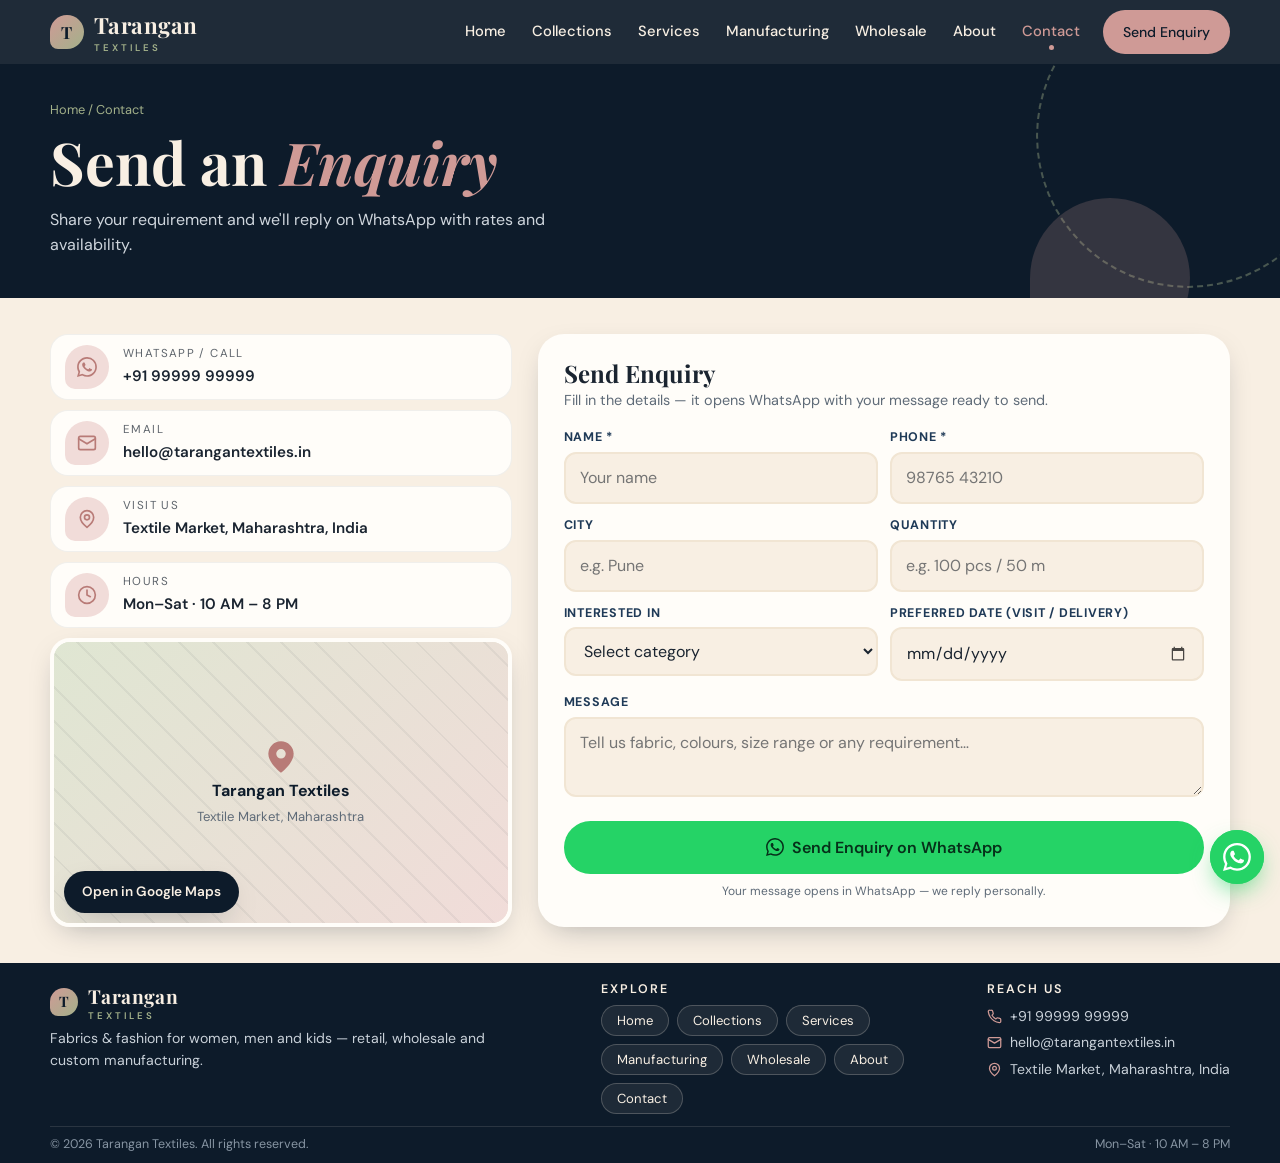
==== commit 84675ded: "Updated Textile website" ====
--- a/contact.html
+++ b/contact.html
@@ -23,7 +23,8 @@
 <div><label for="p">Phone *</label><input id="p" name="phone" required placeholder="98765 43210" inputmode="tel" autocomplete="tel"></div>
 <div><label for="c">City</label><input id="c" name="city" placeholder="e.g. Pune"></div>
 <div><label for="q">Quantity</label><input id="q" name="qty" placeholder="e.g. 100 pcs / 50 m"></div>
-<div class="full"><label for="pr">Interested in</label><select id="pr" name="product"><option value="">Select category</option><option>Women's Ethnic Wear</option><option>Bridal &amp; Designer</option><option>Men's Wear</option><option>Kids' Wear</option><option>Fabrics (by metre / bulk)</option><option>Custom Manufacturing</option><option>Wholesale / Bulk Order</option><option>Other</option></select></div>
+<div><label for="pr">Interested in</label><select id="pr" name="product"><option value="">Select category</option><option>Women's Ethnic Wear</option><option>Bridal &amp; Designer</option><option>Men's Wear</option><option>Kids' Wear</option><option>Fabrics (by metre / bulk)</option><option>Custom Manufacturing</option><option>Wholesale / Bulk Order</option><option>Other</option></select></div>
+<div><label for="dt">Preferred date (visit / delivery)</label><input id="dt" name="date" type="date" data-min-today></div>
 <div class="full"><label for="m">Message</label><textarea id="m" name="msg" placeholder="Tell us fabric, colours, size range or any requirement…"></textarea></div>
 </div>
 <button class="btn btn-wa" type="submit"><svg viewBox="0 0 24 24" fill="currentColor"><path d="M20.5 3.5A11.8 11.8 0 0 0 12 0C5.4 0 .1 5.3.1 11.9c0 2.1.6 4.2 1.6 6L0 24l6.3-1.7a12 12 0 0 0 5.7 1.5c6.6 0 11.9-5.3 11.9-11.9 0-3.2-1.2-6.2-3.4-8.4zM12 21.8c-1.8 0-3.6-.5-5.100-1.400l-.4-.2-3.700 1 1-3.600-.2-.4a9.900 9.900 0 0 1-1.500-5.300c0-5.500 4.400-9.900 9.900-9.900 2.600 0 5.100 1 7 2.900a9.800 9.800 0 0 1 2.900 7c0 5.500-4.500 9.900-9.900 9.900zm5.400-7.400c-.3-.1-1.800-.9-2-1-.3-.1-.5-.1-.7.1l-.9 1.100c-.2.200-.3.200-.6.100-1.700-.8-2.800-1.500-3.900-3.400-.3-.5.300-.5.900-1.600.1-.2 0-.4 0-.5l-.9-2.100c-.2-.6-.5-.5-.7-.5h-.6c-.2 0-.5.1-.8.400-.3.300-1 1-1 2.400s1 2.800 1.200 3c.1.200 2 3.100 4.900 4.300 1.800.8 2.500.9 3.400.7.600-.1 1.800-.7 2-1.400.3-.7.3-1.300.2-1.400-.1-.2-.3-.2-.6-.4z"/></svg>Send Enquiry on WhatsApp</button>
--- a/css/style.css
+++ b/css/style.css
@@ -393,3 +393,6 @@
 .pc .ph::after{display:none}
 .strip span{left:50%;right:auto;bottom:12px;width:max-content;max-width:90%;padding:5px 14px;border-radius:999px;background:var(--rose-l);color:var(--navy);transform:translate(-50%,10px)}
 .strip div:hover span{transform:translate(-50%,0)}
+
+.form input[type=date]{min-height:46px;cursor:pointer}
+.form input[type=date]::-webkit-calendar-picker-indicator{cursor:pointer;opacity:.7}
